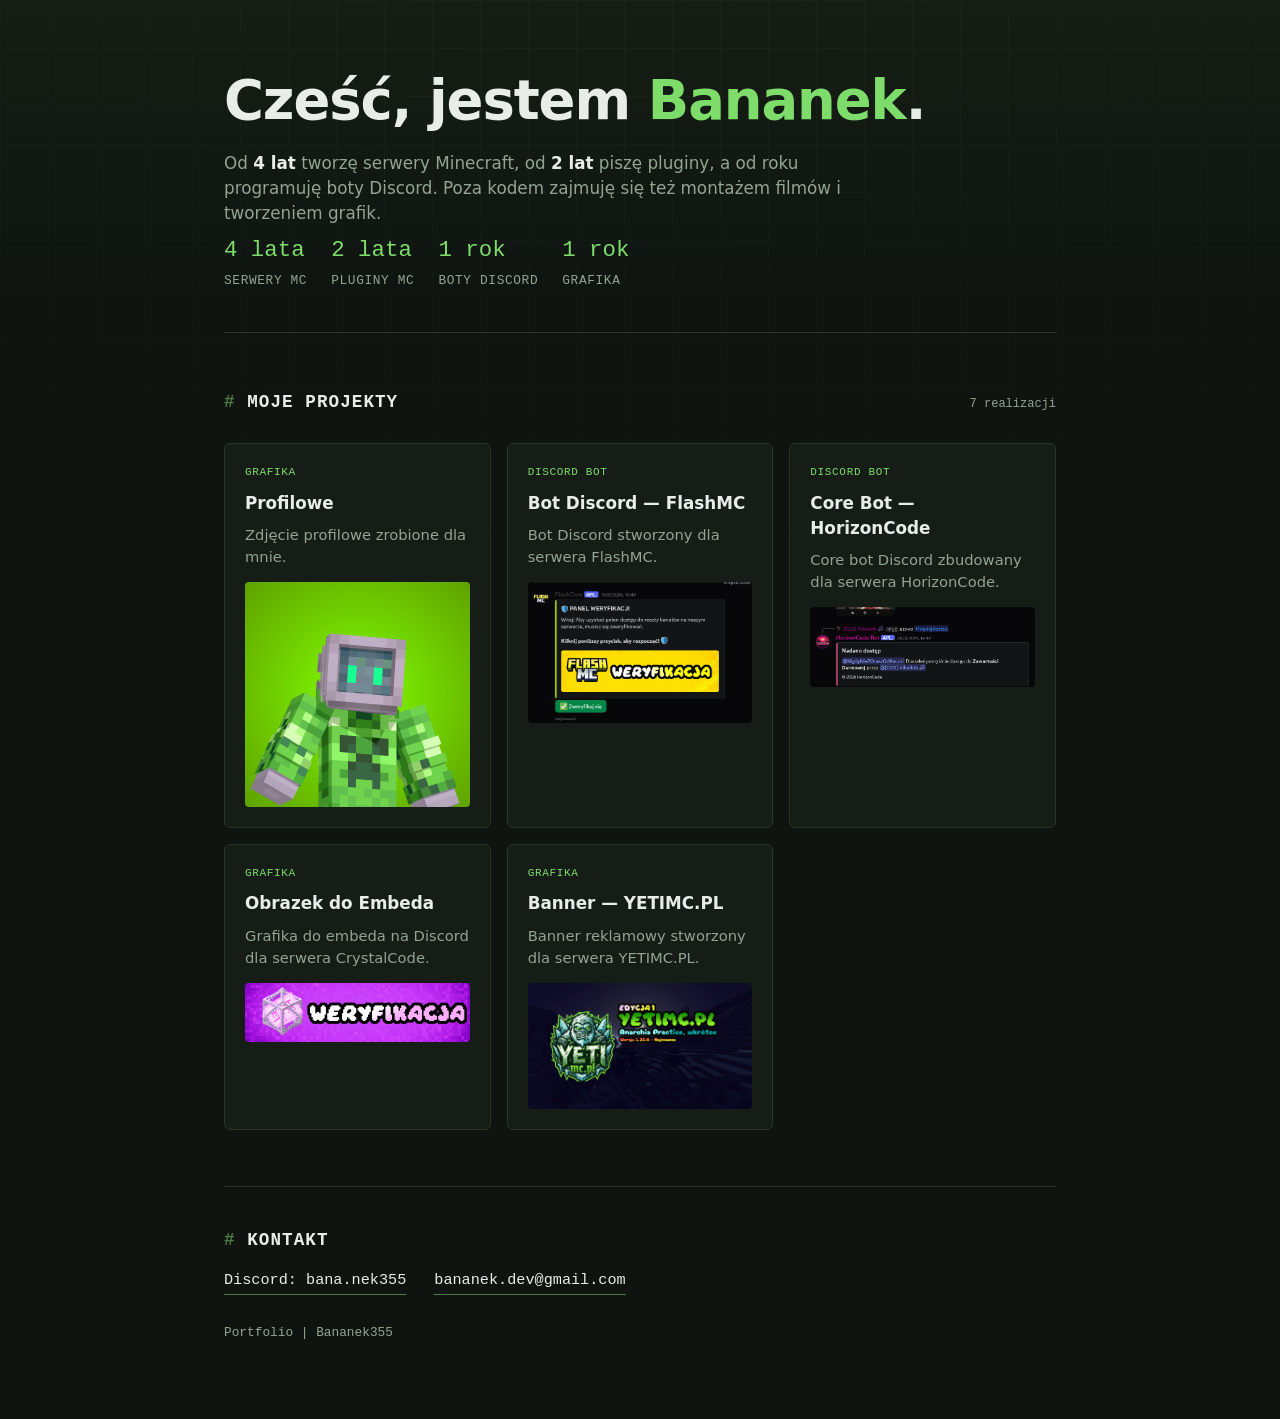
==== index.html @ 84913c2d "Add files via upload" ====
<!DOCTYPE html>
<html lang="pl">
<head>
<meta charset="UTF-8">
<meta name="viewport" content="width=device-width, initial-scale=1">
<title>Bananek355 — Portfolio</title>
<meta name="description" content="Bananek355 — pluginy Minecraft, boty Discord, grafiki i montaż.">
<style>
  :root{
    --bg:#0f1410;
    --bg-panel:#161d17;
    --line:#2a352b;
    --text:#e8ede8;
    --muted:#93a493;
    --accent:#7ddc6a;
    --accent-dim:#4f7a45;
    --mono: "JetBrains Mono", "Fira Code", ui-monospace, SFMono-Regular, Menlo, monospace;
    --sans: "Space Grotesk", system-ui, -apple-system, "Segoe UI", sans-serif;
  }
  *{box-sizing:border-box}
  html,body{margin:0;padding:0}
  body{
    background:
      linear-gradient(180deg, rgba(125,220,106,0.05), transparent 300px),
      var(--bg);
    color:var(--text);
    font-family:var(--sans);
    line-height:1.5;
    -webkit-font-smoothing:antialiased;
  }
  a{color:inherit}
  .wrap{max-width:880px;margin:0 auto;padding:0 24px;}

  /* subtle blocky texture, nod to minecraft grid without being kitschy */
  .grid-bg{
    position:fixed;inset:0;z-index:-1;opacity:0.5;
    background-image:
      linear-gradient(var(--line) 1px, transparent 1px),
      linear-gradient(90deg, var(--line) 1px, transparent 1px);
    background-size:48px 48px;
    mask-image: radial-gradient(ellipse 90% 60% at 50% 0%, black, transparent);
    opacity:0.35;
  }

  header{
    padding:72px 0 40px;
    border-bottom:1px solid var(--line);
  }
  .eyebrow{
    font-family:var(--mono);
    font-size:13px;
    color:var(--accent);
    letter-spacing:0.08em;
    text-transform:uppercase;
    display:inline-flex;
    align-items:center;
    gap:8px;
    margin-bottom:18px;
  }
  .eyebrow::before{
    content:"";
    width:8px;height:8px;
    background:var(--accent);
    display:inline-block;
    box-shadow:0 0 12px var(--accent);
  }
  h1{
    font-size:clamp(2.2rem, 6vw, 3.4rem);
    line-height:1.08;
    margin:0 0 20px;
    letter-spacing:-0.02em;
  }
  h1 .hi{color:var(--accent)}
  .lede{
    font-size:1.05rem;
    color:var(--muted);
    max-width:60ch;
    margin:0;
  }
  .lede b{color:var(--text);font-weight:600}

  section{padding:56px 0;}
  .section-head{
    display:flex;align-items:baseline;justify-content:space-between;
    margin-bottom:28px;
    flex-wrap:wrap;gap:8px;
  }
  h2{
    font-size:1.1rem;
    font-family:var(--mono);
    text-transform:uppercase;
    letter-spacing:0.06em;
    color:var(--text);
    margin:0;
  }
  h2 .num{color:var(--accent-dim)}
  .section-note{font-family:var(--mono);font-size:12px;color:var(--muted)}

  .projects{
    display:grid;
    grid-template-columns:repeat(auto-fill, minmax(240px,1fr));
    gap:16px;
  }
  .card{
    background:var(--bg-panel);
    border:1px solid var(--line);
    border-radius:6px;
    padding:20px;
    position:relative;
    overflow:hidden;
    transition:border-color .18s ease, transform .18s ease;
  }
  .card:hover{
    border-color:var(--accent-dim);
    transform:translateY(-2px);
  }
  .card::before{
    content:"";
    position:absolute;top:0;left:0;right:0;height:3px;
    background:linear-gradient(90deg, var(--accent), transparent);
    opacity:0;transition:opacity .18s ease;
  }
  .card:hover::before{opacity:1}
  .card .tag{
    font-family:var(--mono);
    font-size:11px;
    color:var(--accent);
    text-transform:uppercase;
    letter-spacing:.06em;
    margin-bottom:10px;
    display:block;
  }
  .card h3{
    margin:0 0 8px;
    font-size:1.05rem;
  }
  .card p{
    margin:0;
    color:var(--muted);
    font-size:.92rem;
  }
  .img-slot{
    margin-top:14px;
    height:120px;
    border:1px dashed var(--line);
    border-radius:4px;
    display:flex;align-items:center;justify-content:center;
    font-family:var(--mono);font-size:11px;color:var(--muted);
    background:repeating-linear-gradient(45deg, transparent, transparent 8px, rgba(255,255,255,.02) 8px, rgba(255,255,255,.02) 16px);
  }

  .about{
    display:grid;
    grid-template-columns:1fr;
    gap:16px;
  }
  .stat-row{
    display:flex;gap:24px;flex-wrap:wrap;
    padding-top:8px;
  }
  .stat{
    font-family:var(--mono);
  }
  .stat .n{color:var(--accent);font-size:1.4rem;display:block}
  .stat .l{color:var(--muted);font-size:.8rem;text-transform:uppercase;letter-spacing:.05em}

  footer{
    border-top:1px solid var(--line);
    padding:40px 0 64px;
  }
  .contact-row{
    display:flex;gap:28px;flex-wrap:wrap;
  }
  .contact-row a{
    font-family:var(--mono);
    font-size:.95rem;
    color:var(--text);
    text-decoration:none;
    border-bottom:1px solid var(--accent-dim);
    padding-bottom:2px;
    transition:color .15s ease, border-color .15s ease;
  }
  .contact-row a:hover{color:var(--accent);border-color:var(--accent)}
  .copyright{margin-top:28px;font-size:.8rem;color:var(--muted);font-family:var(--mono)}

  @media (max-width:600px){
    header{padding:52px 0 32px}
    section{padding:40px 0}
  }
</style>
</head>
<body>
<div class="grid-bg"></div>

<div class="wrap">
  <header>
    <h1>Cześć, jestem <span class="hi">Bananek</span>.</h1>
    <p class="lede">
      Od <b>4 lat</b> tworzę serwery Minecraft, od <b>2 lat</b> piszę pluginy,
      a od roku programuję boty Discord. Poza kodem zajmuję się też
      montażem filmów i tworzeniem grafik.
    </p>
    <div class="stat-row">
      <div class="stat"><span class="n">4 lata</span><span class="l">serwery MC</span></div>
      <div class="stat"><span class="n">2 lata</span><span class="l">pluginy MC</span></div>
      <div class="stat"><span class="n">1 rok</span><span class="l">boty Discord</span></div>
      <div class="stat"><span class="n">1 rok</span><span class="l">grafika</span></div>
    </div>
  </header>

  <section id="projekty">
    <div class="section-head">
      <h2><span class="num">#</span> Moje projekty</h2>
      <span class="section-note">7 realizacji</span>
    </div>
    <div class="projects">

      <div class="card">
        <span class="tag">Grafika</span>
        <h3>Profilowe</h3>
        <p>Zdjęcie profilowe zrobione dla mnie.</p>
        <img src="profilowe.png" alt="Profilowe" style="width:100%;border-radius:4px;margin-top:14px;display:block">
      </div>

      <div class="card">
        <span class="tag">Discord Bot</span>
        <h3>Bot Discord — FlashMC</h3>
        <p>Bot Discord stworzony dla serwera FlashMC.</p>
        <img src="flashmc-bot.png" alt="Bot Discord FlashMC" style="width:100%;border-radius:4px;margin-top:14px;display:block">
      </div>

      <div class="card">
        <span class="tag">Discord Bot</span>
        <h3>Core Bot — HorizonCode</h3>
        <p>Core bot Discord zbudowany dla serwera HorizonCode.</p>
        <img src="horizoncode-bot.png" alt="Core Bot HorizonCode" style="width:100%;border-radius:4px;margin-top:14px;display:block">
      </div>

      <div class="card">
        <span class="tag">Grafika</span>
        <h3>Obrazek do Embeda</h3>
        <p>Grafika do embeda na Discord dla serwera CrystalCode.</p>
        <img src="crystalcode-embed.png" alt="Obrazek do embeda CrystalCode" style="width:100%;border-radius:4px;margin-top:14px;display:block">
      </div>

      <div class="card">
        <span class="tag">Grafika</span>
        <h3>Banner — YETIMC.PL</h3>
        <p>Banner reklamowy stworzony dla serwera YETIMC.PL.</p>
        <img src="yetimc-banner.png" alt="Banner YETIMC.PL" style="width:100%;border-radius:4px;margin-top:14px;display:block">
      </div>

    </div>
  </section>

  <footer>
    <div class="section-head" style="margin-bottom:16px">
      <h2><span class="num">#</span> Kontakt</h2>
    </div>
    <div class="contact-row">
      <a href="https://discord.com/users/" target="_blank" rel="noopener">Discord: bana.nek355</a>
      <a href="mailto:bananek.dev@gmail.com">bananek.dev@gmail.com</a>
    </div>
    <p class="copyright">Portfolio | Bananek355</p>
  </footer>
</div>

</body>
</html>
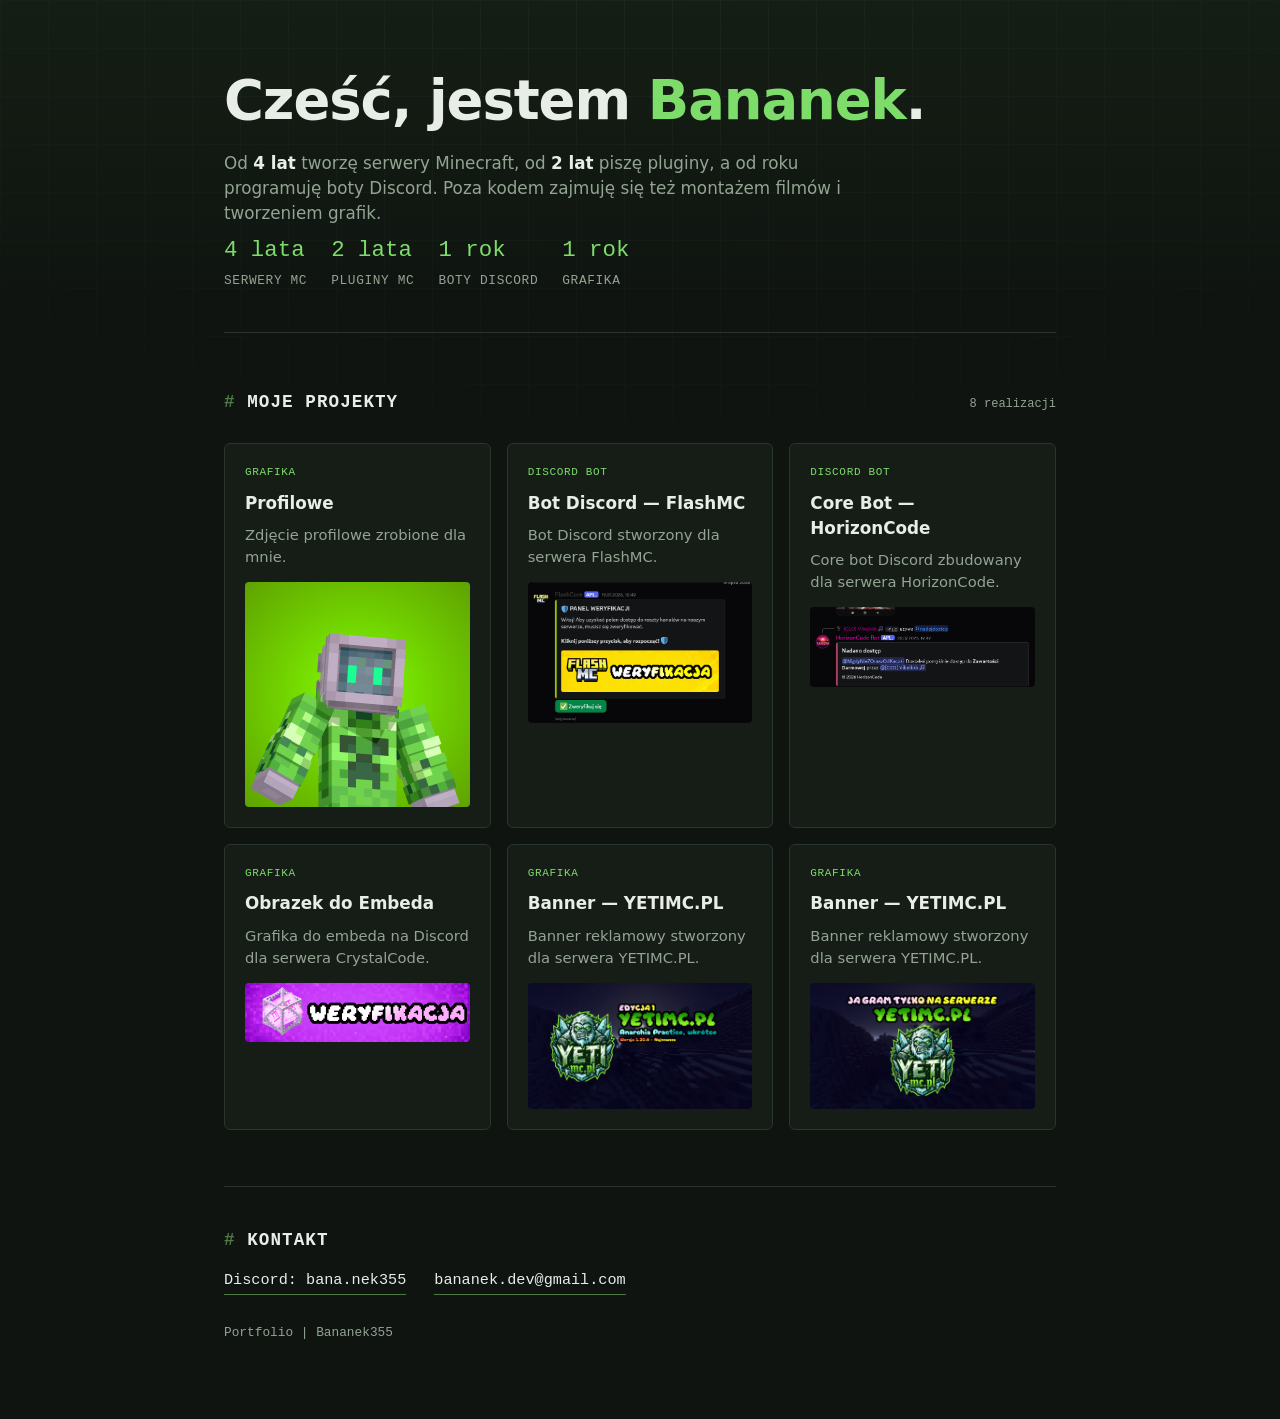
==== commit 9a8de564: "Update index.html" ====
--- a/index.html
+++ b/index.html
@@ -211,7 +211,7 @@
   <section id="projekty">
     <div class="section-head">
       <h2><span class="num">#</span> Moje projekty</h2>
-      <span class="section-note">7 realizacji</span>
+      <span class="section-note">8 realizacji</span>
     </div>
     <div class="projects">
 
@@ -249,6 +249,12 @@
         <p>Banner reklamowy stworzony dla serwera YETIMC.PL.</p>
         <img src="yetimc-banner.png" alt="Banner YETIMC.PL" style="width:100%;border-radius:4px;margin-top:14px;display:block">
       </div>
+	  <div class="card">
+        <span class="tag">Grafika</span>
+        <h3>Banner — YETIMC.PL</h3>
+        <p>Banner reklamowy stworzony dla serwera YETIMC.PL.</p>
+        <img src="yetimc-banner2.png" alt="Banner YETIMC.PL" style="width:100%;border-radius:4px;margin-top:14px;display:block">
+      </div>
 
     </div>
   </section>
@@ -266,4 +272,4 @@
 </div>
 
 </body>
-</html>+</html>
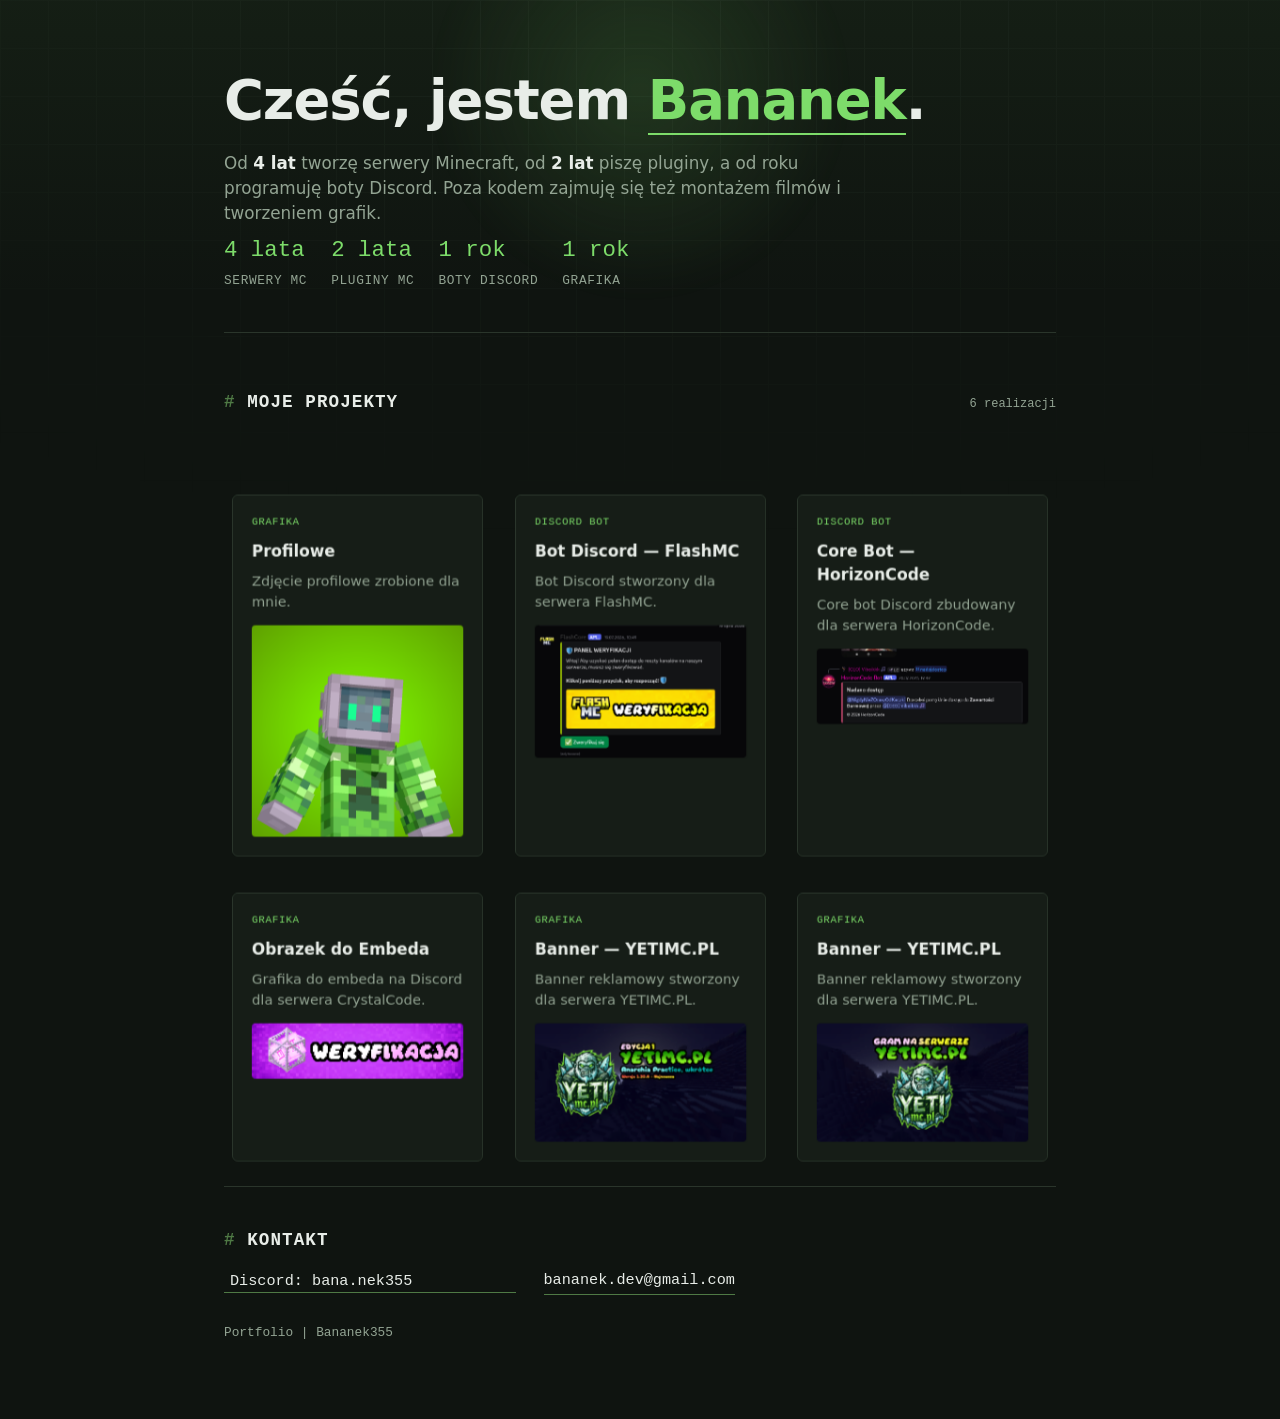
==== commit 7f80fb70: "Update index.html" ====
--- a/index.html
+++ b/index.html
@@ -18,6 +18,7 @@
     --sans: "Space Grotesk", system-ui, -apple-system, "Segoe UI", sans-serif;
   }
   *{box-sizing:border-box}
+  html{scroll-behavior:smooth}
   html,body{margin:0;padding:0}
   body{
     background:
@@ -108,11 +109,12 @@
     padding:20px;
     position:relative;
     overflow:hidden;
-    transition:border-color .18s ease, transform .18s ease;
+    transition:border-color .18s ease, transform .18s ease, box-shadow .18s ease;
   }
   .card:hover{
     border-color:var(--accent-dim);
     transform:translateY(-2px);
+    box-shadow:0 8px 24px rgba(0,0,0,.35);
   }
   .card::before{
     content:"";
@@ -170,8 +172,9 @@
   }
   .contact-row{
     display:flex;gap:28px;flex-wrap:wrap;
-  }
-  .contact-row a{
+    align-items:center;
+  }
+  .contact-row a, .contact-row .copy-item{
     font-family:var(--mono);
     font-size:.95rem;
     color:var(--text);
@@ -179,9 +182,135 @@
     border-bottom:1px solid var(--accent-dim);
     padding-bottom:2px;
     transition:color .15s ease, border-color .15s ease;
-  }
-  .contact-row a:hover{color:var(--accent);border-color:var(--accent)}
+    cursor:pointer;
+    background:none;
+    border-top:none;border-left:none;border-right:none;
+    display:inline-flex;align-items:center;gap:8px;
+  }
+  .contact-row a:hover, .contact-row .copy-item:hover{color:var(--accent);border-color:var(--accent)}
+  .copy-item .copied{
+    font-size:.75rem;color:var(--accent);opacity:0;transition:opacity .2s ease;
+  }
+  .copy-item.is-copied .copied{opacity:1}
   .copyright{margin-top:28px;font-size:.8rem;color:var(--muted);font-family:var(--mono)}
+
+  /* ---- ambient floating background animation ---- */
+  .ambient{
+    position:fixed;inset:0;z-index:-1;overflow:hidden;pointer-events:none;
+  }
+  .blob{
+    position:absolute;
+    width:420px;height:420px;
+    border-radius:50%;
+    background:radial-gradient(circle, rgba(125,220,106,.14), transparent 70%);
+    filter:blur(10px);
+    top:-120px;left:50%;
+    transform:translateX(-50%);
+    animation:blob-drift 14s ease-in-out infinite;
+  }
+  @keyframes blob-drift{
+    0%,100%{ transform:translate(-50%,0) scale(1); }
+    50%{ transform:translate(-46%,40px) scale(1.12); }
+  }
+
+  .block{
+    position:absolute;
+    bottom:-40px;
+    width:14px;height:14px;
+    background:var(--accent-dim);
+    opacity:.35;
+    box-shadow:0 0 10px rgba(125,220,106,.35);
+    animation:float-up linear infinite;
+  }
+  .block:nth-child(2){ width:10px;height:10px; background:var(--accent); }
+  .block:nth-child(3){ width:18px;height:18px; }
+  @keyframes float-up{
+    0%{ transform:translateY(0) rotate(0deg); opacity:0; }
+    10%{ opacity:.35; }
+    90%{ opacity:.2; }
+    100%{ transform:translateY(-110vh) rotate(90deg); opacity:0; }
+  }
+
+  .reveal{
+    opacity:0;
+    transform:translateY(32px) scale(.97);
+    filter:blur(6px);
+    transition:opacity .8s cubic-bezier(.16,1,.3,1),
+               transform .8s cubic-bezier(.16,1,.3,1),
+               filter .8s cubic-bezier(.16,1,.3,1);
+    will-change:opacity, transform, filter;
+  }
+  .reveal.is-visible{
+    opacity:1;
+    transform:translateY(0) scale(1);
+    filter:blur(0);
+  }
+  .projects .card.reveal{ transition-delay:var(--d,0ms); }
+
+  /* cards get a little extra flourish: pop + glow trace on entry */
+  .projects .card.reveal{
+    transform:translateY(40px) scale(.94);
+  }
+  .projects .card.reveal.is-visible{
+    animation:card-glow 1s ease-out var(--d,0ms);
+  }
+  @keyframes card-glow{
+    0%{ box-shadow:0 0 0 rgba(125,220,106,0); }
+    35%{ box-shadow:0 0 28px rgba(125,220,106,.25); }
+    100%{ box-shadow:0 0 0 rgba(125,220,106,0); }
+  }
+
+  /* stat numbers pop in, staggered */
+  .stat-row .stat{
+    opacity:0;
+    transform:translateY(14px);
+    transition:opacity .5s ease, transform .5s ease;
+  }
+  header.is-visible .stat-row .stat{
+    opacity:1;
+    transform:translateY(0);
+  }
+  header.is-visible .stat-row .stat:nth-child(1){transition-delay:.15s}
+  header.is-visible .stat-row .stat:nth-child(2){transition-delay:.25s}
+  header.is-visible .stat-row .stat:nth-child(3){transition-delay:.35s}
+  header.is-visible .stat-row .stat:nth-child(4){transition-delay:.45s}
+
+  /* underline draws in beneath name */
+  .hi{
+    position:relative;
+    display:inline-block;
+  }
+  .hi::after{
+    content:"";
+    position:absolute;
+    left:0;right:0;bottom:-4px;
+    height:2px;
+    background:var(--accent);
+    transform:scaleX(0);
+    transform-origin:left;
+    transition:transform 1s cubic-bezier(.16,1,.3,1) .4s;
+  }
+  header.is-visible .hi::after{ transform:scaleX(1); }
+
+  /* image thumbnails ease in with a soft zoom on card hover */
+  .card img{
+    transition:transform .5s ease;
+  }
+  .card:hover img{
+    transform:scale(1.03);
+  }
+
+  @media (prefers-reduced-motion: reduce){
+    html{scroll-behavior:auto}
+    .reveal, .card, .stat-row .stat, .hi::after{
+      transition:none !important;
+      animation:none !important;
+      opacity:1 !important;
+      transform:none !important;
+      filter:none !important;
+    }
+    .blob, .block{ animation:none !important; opacity:0 !important; }
+  }
 
   @media (max-width:600px){
     header{padding:52px 0 32px}
@@ -191,9 +320,12 @@
 </head>
 <body>
 <div class="grid-bg"></div>
+<div class="ambient" id="ambient">
+  <div class="blob"></div>
+</div>
 
 <div class="wrap">
-  <header>
+  <header class="reveal">
     <h1>Cześć, jestem <span class="hi">Bananek</span>.</h1>
     <p class="lede">
       Od <b>4 lat</b> tworzę serwery Minecraft, od <b>2 lat</b> piszę pluginy,
@@ -209,47 +341,47 @@
   </header>
 
   <section id="projekty">
-    <div class="section-head">
+    <div class="section-head reveal">
       <h2><span class="num">#</span> Moje projekty</h2>
-      <span class="section-note">8 realizacji</span>
+      <span class="section-note">6 realizacji</span>
     </div>
     <div class="projects">
 
-      <div class="card">
+      <div class="card reveal">
         <span class="tag">Grafika</span>
         <h3>Profilowe</h3>
         <p>Zdjęcie profilowe zrobione dla mnie.</p>
         <img src="profilowe.png" alt="Profilowe" style="width:100%;border-radius:4px;margin-top:14px;display:block">
       </div>
 
-      <div class="card">
+      <div class="card reveal">
         <span class="tag">Discord Bot</span>
         <h3>Bot Discord — FlashMC</h3>
         <p>Bot Discord stworzony dla serwera FlashMC.</p>
         <img src="flashmc-bot.png" alt="Bot Discord FlashMC" style="width:100%;border-radius:4px;margin-top:14px;display:block">
       </div>
 
-      <div class="card">
+      <div class="card reveal">
         <span class="tag">Discord Bot</span>
         <h3>Core Bot — HorizonCode</h3>
         <p>Core bot Discord zbudowany dla serwera HorizonCode.</p>
         <img src="horizoncode-bot.png" alt="Core Bot HorizonCode" style="width:100%;border-radius:4px;margin-top:14px;display:block">
       </div>
 
-      <div class="card">
+      <div class="card reveal">
         <span class="tag">Grafika</span>
         <h3>Obrazek do Embeda</h3>
         <p>Grafika do embeda na Discord dla serwera CrystalCode.</p>
         <img src="crystalcode-embed.png" alt="Obrazek do embeda CrystalCode" style="width:100%;border-radius:4px;margin-top:14px;display:block">
       </div>
 
-      <div class="card">
+      <div class="card reveal">
         <span class="tag">Grafika</span>
         <h3>Banner — YETIMC.PL</h3>
         <p>Banner reklamowy stworzony dla serwera YETIMC.PL.</p>
         <img src="yetimc-banner.png" alt="Banner YETIMC.PL" style="width:100%;border-radius:4px;margin-top:14px;display:block">
       </div>
-	  <div class="card">
+      <div class="card reveal">
         <span class="tag">Grafika</span>
         <h3>Banner — YETIMC.PL</h3>
         <p>Banner reklamowy stworzony dla serwera YETIMC.PL.</p>
@@ -260,16 +392,91 @@
   </section>
 
   <footer>
-    <div class="section-head" style="margin-bottom:16px">
+    <div class="section-head reveal" style="margin-bottom:16px">
       <h2><span class="num">#</span> Kontakt</h2>
     </div>
-    <div class="contact-row">
-      <a href="https://discord.com/users/" target="_blank" rel="noopener">Discord: bana.nek355</a>
+    <div class="contact-row reveal">
+      <button type="button" class="copy-item" data-copy="bana.nek355">
+        Discord: bana.nek355 <span class="copied">skopiowano ✓</span>
+      </button>
       <a href="mailto:bananek.dev@gmail.com">bananek.dev@gmail.com</a>
     </div>
     <p class="copyright">Portfolio | Bananek355</p>
   </footer>
 </div>
 
+<script>
+  // scroll-triggered reveal animations
+  const revealEls = document.querySelectorAll('.reveal');
+  revealEls.forEach((el, i) => {
+    if (el.closest('.card')) {
+      el.style.setProperty('--d', (i % 6) * 70 + 'ms');
+    }
+  });
+
+  // ambient floating blocks (minecraft-nod), generated with slight randomness
+  const ambient = document.getElementById('ambient');
+  const BLOCK_COUNT = 14;
+  for (let i = 0; i < BLOCK_COUNT; i++) {
+    const b = document.createElement('div');
+    b.className = 'block';
+    const left = Math.random() * 100;
+    const duration = 10 + Math.random() * 10;
+    const delay = Math.random() * -20;
+    const size = 8 + Math.random() * 14;
+    b.style.left = left + 'vw';
+    b.style.width = size + 'px';
+    b.style.height = size + 'px';
+    b.style.animationDuration = duration + 's';
+    b.style.animationDelay = delay + 's';
+    ambient.appendChild(b);
+  }
+
+  // subtle parallax on the background grid while scrolling
+  const gridBg = document.querySelector('.grid-bg');
+  let ticking = false;
+  window.addEventListener('scroll', () => {
+    if (!ticking) {
+      requestAnimationFrame(() => {
+        gridBg.style.transform = `translateY(${window.scrollY * 0.06}px)`;
+        ticking = false;
+      });
+      ticking = true;
+    }
+  }, { passive: true });
+
+  const io = new IntersectionObserver((entries) => {
+    entries.forEach(entry => {
+      if (entry.isIntersecting) {
+        entry.target.classList.add('is-visible');
+        io.unobserve(entry.target);
+      }
+    });
+  }, { threshold: 0.15, rootMargin: '0px 0px -40px 0px' });
+
+  revealEls.forEach(el => io.observe(el));
+
+  // copy discord username to clipboard instead of a broken discord.com/users/ link
+  const copyBtn = document.querySelector('.copy-item[data-copy]');
+  if (copyBtn) {
+    copyBtn.addEventListener('click', async () => {
+      const value = copyBtn.getAttribute('data-copy');
+      try {
+        await navigator.clipboard.writeText(value);
+      } catch (e) {
+        // fallback for older browsers
+        const ta = document.createElement('textarea');
+        ta.value = value;
+        document.body.appendChild(ta);
+        ta.select();
+        document.execCommand('copy');
+        document.body.removeChild(ta);
+      }
+      copyBtn.classList.add('is-copied');
+      setTimeout(() => copyBtn.classList.remove('is-copied'), 1500);
+    });
+  }
+</script>
+
 </body>
 </html>
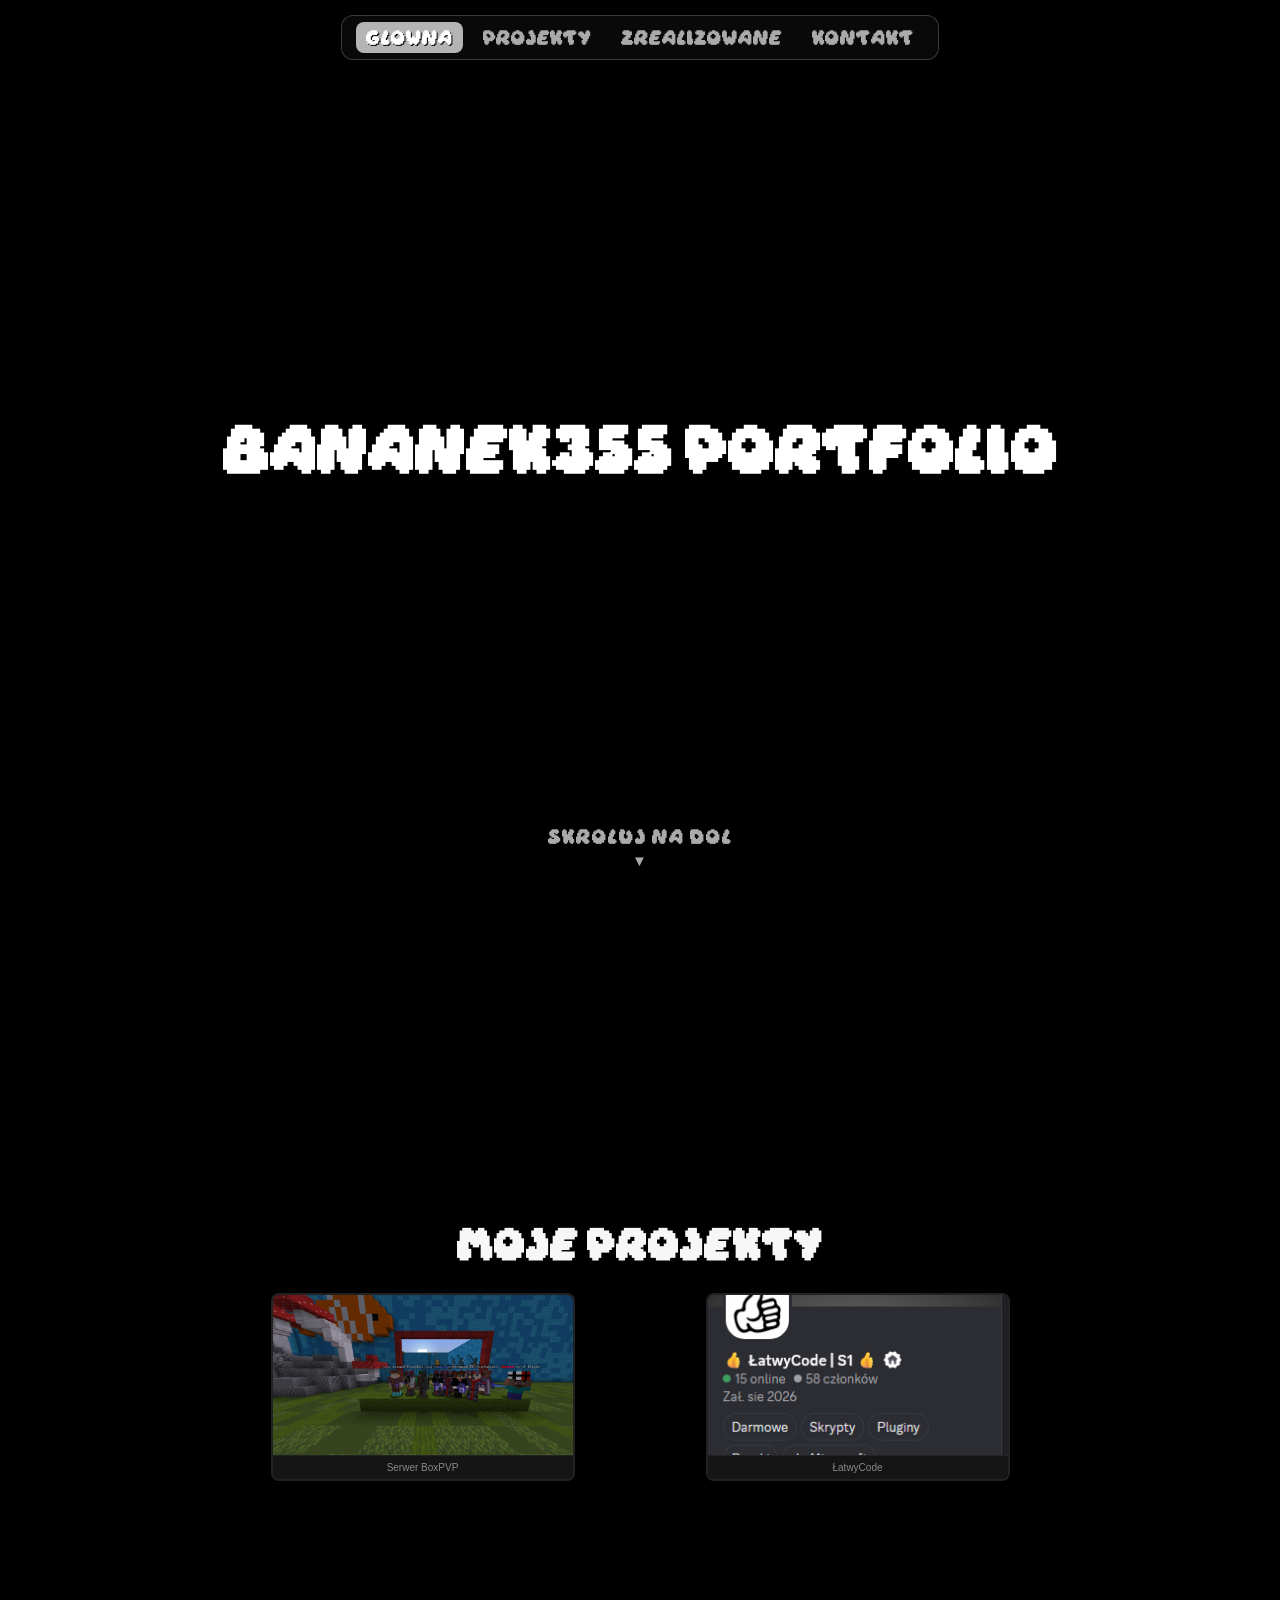
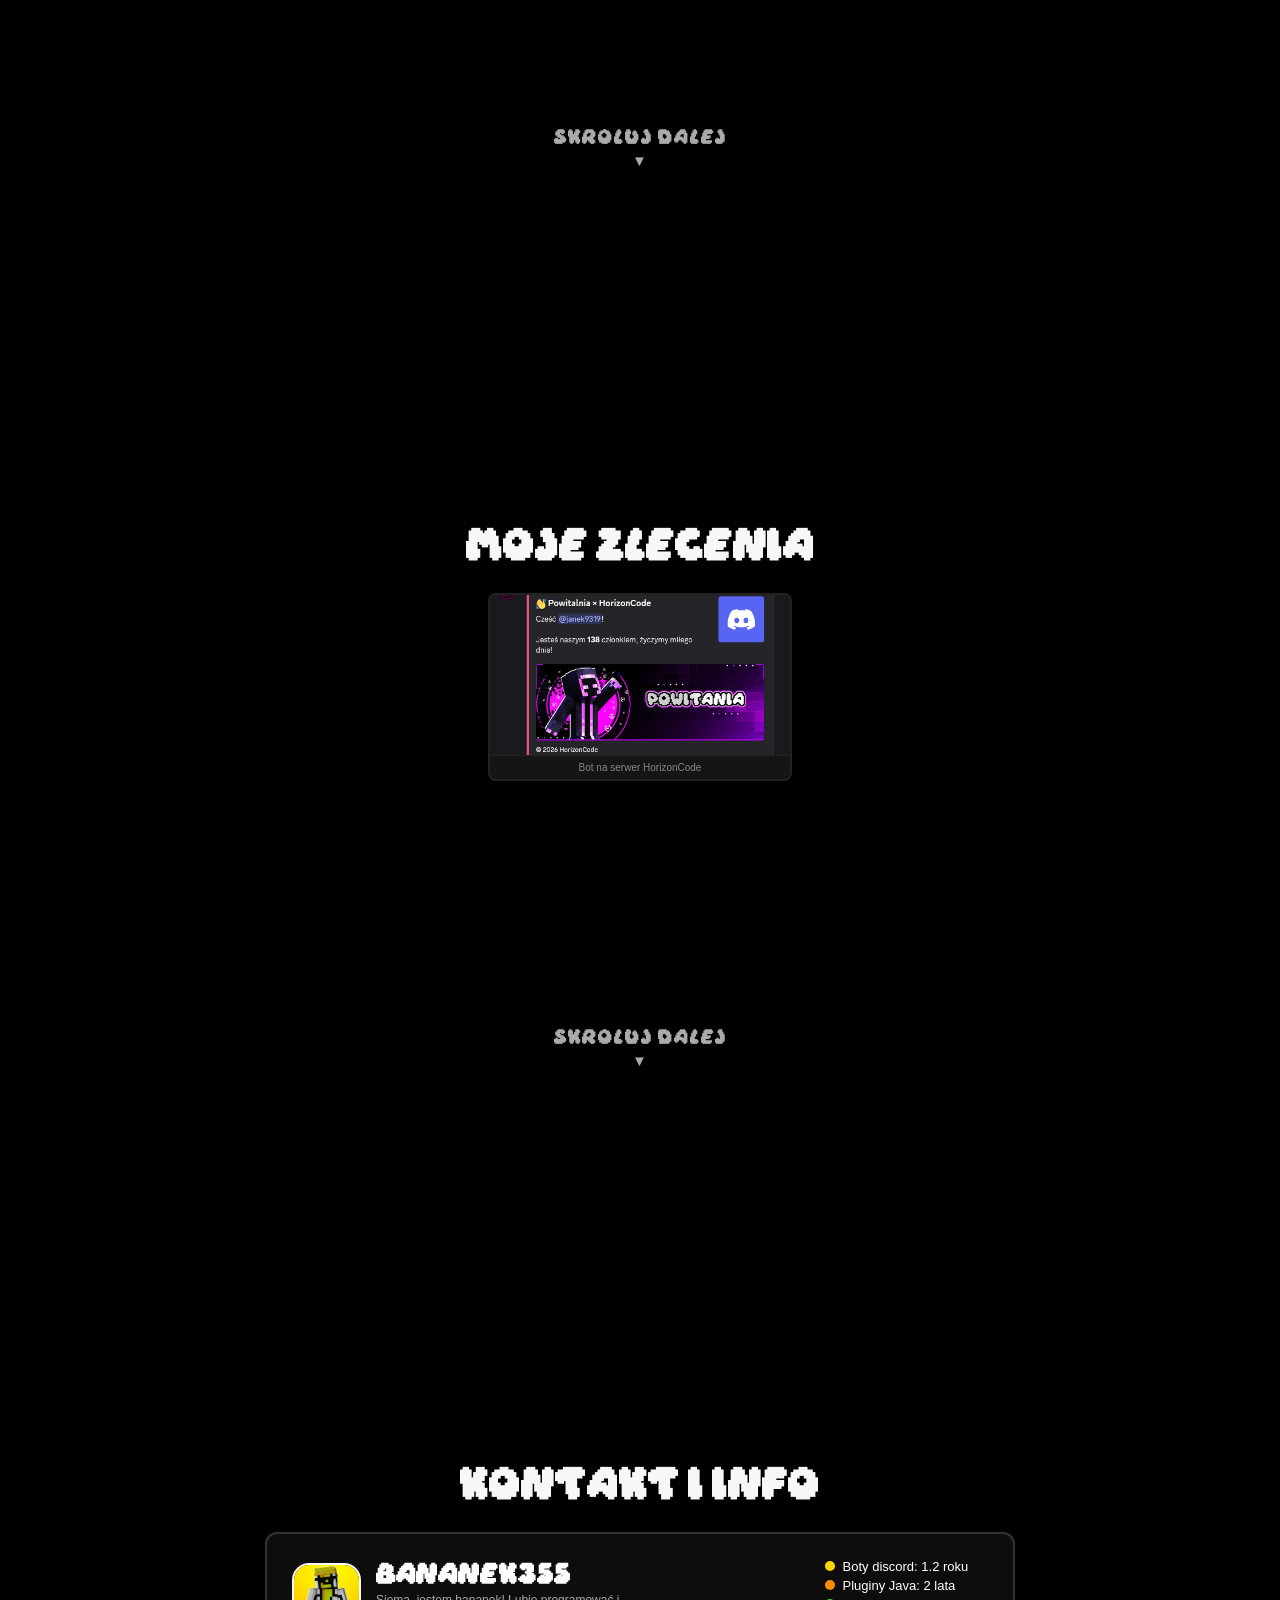
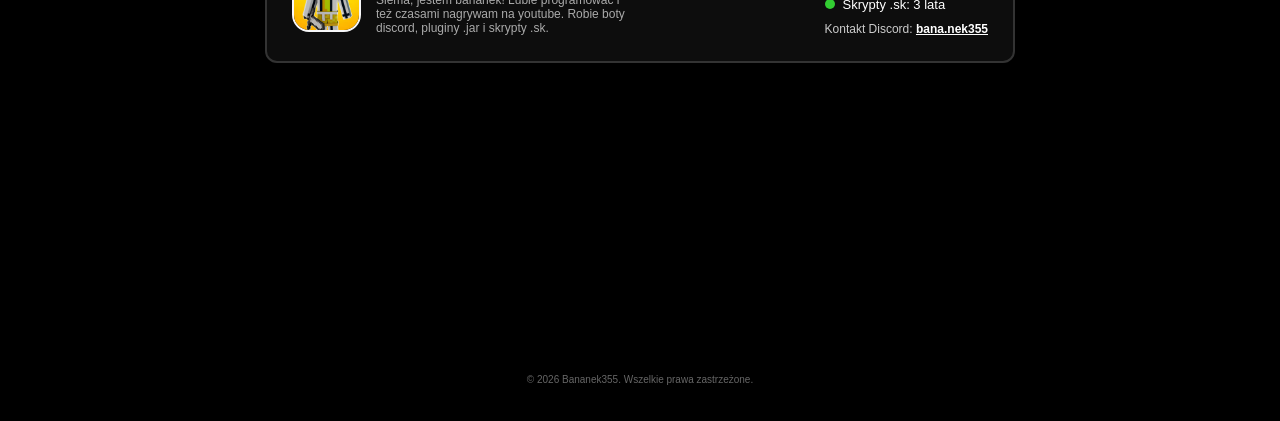
==== commit 446e397d: "Add files via upload" ====
--- a/index.html
+++ b/index.html
@@ -1,482 +1,156 @@
-<!DOCTYPE html>
-<html lang="pl">
-<head>
-<meta charset="UTF-8">
-<meta name="viewport" content="width=device-width, initial-scale=1">
-<title>Bananek355 — Portfolio</title>
-<meta name="description" content="Bananek355 — pluginy Minecraft, boty Discord, grafiki i montaż.">
-<style>
-  :root{
-    --bg:#0f1410;
-    --bg-panel:#161d17;
-    --line:#2a352b;
-    --text:#e8ede8;
-    --muted:#93a493;
-    --accent:#7ddc6a;
-    --accent-dim:#4f7a45;
-    --mono: "JetBrains Mono", "Fira Code", ui-monospace, SFMono-Regular, Menlo, monospace;
-    --sans: "Space Grotesk", system-ui, -apple-system, "Segoe UI", sans-serif;
-  }
-  *{box-sizing:border-box}
-  html{scroll-behavior:smooth}
-  html,body{margin:0;padding:0}
-  body{
-    background:
-      linear-gradient(180deg, rgba(125,220,106,0.05), transparent 300px),
-      var(--bg);
-    color:var(--text);
-    font-family:var(--sans);
-    line-height:1.5;
-    -webkit-font-smoothing:antialiased;
-  }
-  a{color:inherit}
-  .wrap{max-width:880px;margin:0 auto;padding:0 24px;}
-
-  /* subtle blocky texture, nod to minecraft grid without being kitschy */
-  .grid-bg{
-    position:fixed;inset:0;z-index:-1;opacity:0.5;
-    background-image:
-      linear-gradient(var(--line) 1px, transparent 1px),
-      linear-gradient(90deg, var(--line) 1px, transparent 1px);
-    background-size:48px 48px;
-    mask-image: radial-gradient(ellipse 90% 60% at 50% 0%, black, transparent);
-    opacity:0.35;
-  }
-
-  header{
-    padding:72px 0 40px;
-    border-bottom:1px solid var(--line);
-  }
-  .eyebrow{
-    font-family:var(--mono);
-    font-size:13px;
-    color:var(--accent);
-    letter-spacing:0.08em;
-    text-transform:uppercase;
-    display:inline-flex;
-    align-items:center;
-    gap:8px;
-    margin-bottom:18px;
-  }
-  .eyebrow::before{
-    content:"";
-    width:8px;height:8px;
-    background:var(--accent);
-    display:inline-block;
-    box-shadow:0 0 12px var(--accent);
-  }
-  h1{
-    font-size:clamp(2.2rem, 6vw, 3.4rem);
-    line-height:1.08;
-    margin:0 0 20px;
-    letter-spacing:-0.02em;
-  }
-  h1 .hi{color:var(--accent)}
-  .lede{
-    font-size:1.05rem;
-    color:var(--muted);
-    max-width:60ch;
-    margin:0;
-  }
-  .lede b{color:var(--text);font-weight:600}
-
-  section{padding:56px 0;}
-  .section-head{
-    display:flex;align-items:baseline;justify-content:space-between;
-    margin-bottom:28px;
-    flex-wrap:wrap;gap:8px;
-  }
-  h2{
-    font-size:1.1rem;
-    font-family:var(--mono);
-    text-transform:uppercase;
-    letter-spacing:0.06em;
-    color:var(--text);
-    margin:0;
-  }
-  h2 .num{color:var(--accent-dim)}
-  .section-note{font-family:var(--mono);font-size:12px;color:var(--muted)}
-
-  .projects{
-    display:grid;
-    grid-template-columns:repeat(auto-fill, minmax(240px,1fr));
-    gap:16px;
-  }
-  .card{
-    background:var(--bg-panel);
-    border:1px solid var(--line);
-    border-radius:6px;
-    padding:20px;
-    position:relative;
-    overflow:hidden;
-    transition:border-color .18s ease, transform .18s ease, box-shadow .18s ease;
-  }
-  .card:hover{
-    border-color:var(--accent-dim);
-    transform:translateY(-2px);
-    box-shadow:0 8px 24px rgba(0,0,0,.35);
-  }
-  .card::before{
-    content:"";
-    position:absolute;top:0;left:0;right:0;height:3px;
-    background:linear-gradient(90deg, var(--accent), transparent);
-    opacity:0;transition:opacity .18s ease;
-  }
-  .card:hover::before{opacity:1}
-  .card .tag{
-    font-family:var(--mono);
-    font-size:11px;
-    color:var(--accent);
-    text-transform:uppercase;
-    letter-spacing:.06em;
-    margin-bottom:10px;
-    display:block;
-  }
-  .card h3{
-    margin:0 0 8px;
-    font-size:1.05rem;
-  }
-  .card p{
-    margin:0;
-    color:var(--muted);
-    font-size:.92rem;
-  }
-  .img-slot{
-    margin-top:14px;
-    height:120px;
-    border:1px dashed var(--line);
-    border-radius:4px;
-    display:flex;align-items:center;justify-content:center;
-    font-family:var(--mono);font-size:11px;color:var(--muted);
-    background:repeating-linear-gradient(45deg, transparent, transparent 8px, rgba(255,255,255,.02) 8px, rgba(255,255,255,.02) 16px);
-  }
-
-  .about{
-    display:grid;
-    grid-template-columns:1fr;
-    gap:16px;
-  }
-  .stat-row{
-    display:flex;gap:24px;flex-wrap:wrap;
-    padding-top:8px;
-  }
-  .stat{
-    font-family:var(--mono);
-  }
-  .stat .n{color:var(--accent);font-size:1.4rem;display:block}
-  .stat .l{color:var(--muted);font-size:.8rem;text-transform:uppercase;letter-spacing:.05em}
-
-  footer{
-    border-top:1px solid var(--line);
-    padding:40px 0 64px;
-  }
-  .contact-row{
-    display:flex;gap:28px;flex-wrap:wrap;
-    align-items:center;
-  }
-  .contact-row a, .contact-row .copy-item{
-    font-family:var(--mono);
-    font-size:.95rem;
-    color:var(--text);
-    text-decoration:none;
-    border-bottom:1px solid var(--accent-dim);
-    padding-bottom:2px;
-    transition:color .15s ease, border-color .15s ease;
-    cursor:pointer;
-    background:none;
-    border-top:none;border-left:none;border-right:none;
-    display:inline-flex;align-items:center;gap:8px;
-  }
-  .contact-row a:hover, .contact-row .copy-item:hover{color:var(--accent);border-color:var(--accent)}
-  .copy-item .copied{
-    font-size:.75rem;color:var(--accent);opacity:0;transition:opacity .2s ease;
-  }
-  .copy-item.is-copied .copied{opacity:1}
-  .copyright{margin-top:28px;font-size:.8rem;color:var(--muted);font-family:var(--mono)}
-
-  /* ---- ambient floating background animation ---- */
-  .ambient{
-    position:fixed;inset:0;z-index:-1;overflow:hidden;pointer-events:none;
-  }
-  .blob{
-    position:absolute;
-    width:420px;height:420px;
-    border-radius:50%;
-    background:radial-gradient(circle, rgba(125,220,106,.14), transparent 70%);
-    filter:blur(10px);
-    top:-120px;left:50%;
-    transform:translateX(-50%);
-    animation:blob-drift 14s ease-in-out infinite;
-  }
-  @keyframes blob-drift{
-    0%,100%{ transform:translate(-50%,0) scale(1); }
-    50%{ transform:translate(-46%,40px) scale(1.12); }
-  }
-
-  .block{
-    position:absolute;
-    bottom:-40px;
-    width:14px;height:14px;
-    background:var(--accent-dim);
-    opacity:.35;
-    box-shadow:0 0 10px rgba(125,220,106,.35);
-    animation:float-up linear infinite;
-  }
-  .block:nth-child(2){ width:10px;height:10px; background:var(--accent); }
-  .block:nth-child(3){ width:18px;height:18px; }
-  @keyframes float-up{
-    0%{ transform:translateY(0) rotate(0deg); opacity:0; }
-    10%{ opacity:.35; }
-    90%{ opacity:.2; }
-    100%{ transform:translateY(-110vh) rotate(90deg); opacity:0; }
-  }
-
-  .reveal{
-    opacity:0;
-    transform:translateY(32px) scale(.97);
-    filter:blur(6px);
-    transition:opacity .8s cubic-bezier(.16,1,.3,1),
-               transform .8s cubic-bezier(.16,1,.3,1),
-               filter .8s cubic-bezier(.16,1,.3,1);
-    will-change:opacity, transform, filter;
-  }
-  .reveal.is-visible{
-    opacity:1;
-    transform:translateY(0) scale(1);
-    filter:blur(0);
-  }
-  .projects .card.reveal{ transition-delay:var(--d,0ms); }
-
-  /* cards get a little extra flourish: pop + glow trace on entry */
-  .projects .card.reveal{
-    transform:translateY(40px) scale(.94);
-  }
-  .projects .card.reveal.is-visible{
-    animation:card-glow 1s ease-out var(--d,0ms);
-  }
-  @keyframes card-glow{
-    0%{ box-shadow:0 0 0 rgba(125,220,106,0); }
-    35%{ box-shadow:0 0 28px rgba(125,220,106,.25); }
-    100%{ box-shadow:0 0 0 rgba(125,220,106,0); }
-  }
-
-  /* stat numbers pop in, staggered */
-  .stat-row .stat{
-    opacity:0;
-    transform:translateY(14px);
-    transition:opacity .5s ease, transform .5s ease;
-  }
-  header.is-visible .stat-row .stat{
-    opacity:1;
-    transform:translateY(0);
-  }
-  header.is-visible .stat-row .stat:nth-child(1){transition-delay:.15s}
-  header.is-visible .stat-row .stat:nth-child(2){transition-delay:.25s}
-  header.is-visible .stat-row .stat:nth-child(3){transition-delay:.35s}
-  header.is-visible .stat-row .stat:nth-child(4){transition-delay:.45s}
-
-  /* underline draws in beneath name */
-  .hi{
-    position:relative;
-    display:inline-block;
-  }
-  .hi::after{
-    content:"";
-    position:absolute;
-    left:0;right:0;bottom:-4px;
-    height:2px;
-    background:var(--accent);
-    transform:scaleX(0);
-    transform-origin:left;
-    transition:transform 1s cubic-bezier(.16,1,.3,1) .4s;
-  }
-  header.is-visible .hi::after{ transform:scaleX(1); }
-
-  /* image thumbnails ease in with a soft zoom on card hover */
-  .card img{
-    transition:transform .5s ease;
-  }
-  .card:hover img{
-    transform:scale(1.03);
-  }
-
-  @media (prefers-reduced-motion: reduce){
-    html{scroll-behavior:auto}
-    .reveal, .card, .stat-row .stat, .hi::after{
-      transition:none !important;
-      animation:none !important;
-      opacity:1 !important;
-      transform:none !important;
-      filter:none !important;
-    }
-    .blob, .block{ animation:none !important; opacity:0 !important; }
-  }
-
-  @media (max-width:600px){
-    header{padding:52px 0 32px}
-    section{padding:40px 0}
-  }
-</style>
-</head>
-<body>
-<div class="grid-bg"></div>
-<div class="ambient" id="ambient">
-  <div class="blob"></div>
-</div>
-
-<div class="wrap">
-  <header class="reveal">
-    <h1>Cześć, jestem <span class="hi">Bananek</span>.</h1>
-    <p class="lede">
-      Od <b>4 lat</b> tworzę serwery Minecraft, od <b>2 lat</b> piszę pluginy,
-      a od roku programuję boty Discord. Poza kodem zajmuję się też
-      montażem filmów i tworzeniem grafik.
-    </p>
-    <div class="stat-row">
-      <div class="stat"><span class="n">4 lata</span><span class="l">serwery MC</span></div>
-      <div class="stat"><span class="n">2 lata</span><span class="l">pluginy MC</span></div>
-      <div class="stat"><span class="n">1 rok</span><span class="l">boty Discord</span></div>
-      <div class="stat"><span class="n">1 rok</span><span class="l">grafika</span></div>
-    </div>
-  </header>
-
-  <section id="projekty">
-    <div class="section-head reveal">
-      <h2><span class="num">#</span> Moje projekty</h2>
-      <span class="section-note">6 realizacji</span>
-    </div>
-    <div class="projects">
-
-      <div class="card reveal">
-        <span class="tag">Grafika</span>
-        <h3>Profilowe</h3>
-        <p>Zdjęcie profilowe zrobione dla mnie.</p>
-        <img src="profilowe.png" alt="Profilowe" style="width:100%;border-radius:4px;margin-top:14px;display:block">
-      </div>
-
-      <div class="card reveal">
-        <span class="tag">Discord Bot</span>
-        <h3>Bot Discord — FlashMC</h3>
-        <p>Bot Discord stworzony dla serwera FlashMC.</p>
-        <img src="flashmc-bot.png" alt="Bot Discord FlashMC" style="width:100%;border-radius:4px;margin-top:14px;display:block">
-      </div>
-
-      <div class="card reveal">
-        <span class="tag">Discord Bot</span>
-        <h3>Core Bot — HorizonCode</h3>
-        <p>Core bot Discord zbudowany dla serwera HorizonCode.</p>
-        <img src="horizoncode-bot.png" alt="Core Bot HorizonCode" style="width:100%;border-radius:4px;margin-top:14px;display:block">
-      </div>
-
-      <div class="card reveal">
-        <span class="tag">Grafika</span>
-        <h3>Obrazek do Embeda</h3>
-        <p>Grafika do embeda na Discord dla serwera CrystalCode.</p>
-        <img src="crystalcode-embed.png" alt="Obrazek do embeda CrystalCode" style="width:100%;border-radius:4px;margin-top:14px;display:block">
-      </div>
-
-      <div class="card reveal">
-        <span class="tag">Grafika</span>
-        <h3>Banner — YETIMC.PL</h3>
-        <p>Banner reklamowy stworzony dla serwera YETIMC.PL.</p>
-        <img src="yetimc-banner.png" alt="Banner YETIMC.PL" style="width:100%;border-radius:4px;margin-top:14px;display:block">
-      </div>
-      <div class="card reveal">
-        <span class="tag">Grafika</span>
-        <h3>Banner — YETIMC.PL</h3>
-        <p>Banner reklamowy stworzony dla serwera YETIMC.PL.</p>
-        <img src="yetimc-banner2.png" alt="Banner YETIMC.PL" style="width:100%;border-radius:4px;margin-top:14px;display:block">
-      </div>
-
-    </div>
-  </section>
-
-  <footer>
-    <div class="section-head reveal" style="margin-bottom:16px">
-      <h2><span class="num">#</span> Kontakt</h2>
-    </div>
-    <div class="contact-row reveal">
-      <button type="button" class="copy-item" data-copy="bana.nek355">
-        Discord: bana.nek355 <span class="copied">skopiowano ✓</span>
-      </button>
-      <a href="mailto:bananek.dev@gmail.com">bananek.dev@gmail.com</a>
-    </div>
-    <p class="copyright">Portfolio | Bananek355</p>
-  </footer>
-</div>
-
-<script>
-  // scroll-triggered reveal animations
-  const revealEls = document.querySelectorAll('.reveal');
-  revealEls.forEach((el, i) => {
-    if (el.closest('.card')) {
-      el.style.setProperty('--d', (i % 6) * 70 + 'ms');
-    }
-  });
-
-  // ambient floating blocks (minecraft-nod), generated with slight randomness
-  const ambient = document.getElementById('ambient');
-  const BLOCK_COUNT = 14;
-  for (let i = 0; i < BLOCK_COUNT; i++) {
-    const b = document.createElement('div');
-    b.className = 'block';
-    const left = Math.random() * 100;
-    const duration = 10 + Math.random() * 10;
-    const delay = Math.random() * -20;
-    const size = 8 + Math.random() * 14;
-    b.style.left = left + 'vw';
-    b.style.width = size + 'px';
-    b.style.height = size + 'px';
-    b.style.animationDuration = duration + 's';
-    b.style.animationDelay = delay + 's';
-    ambient.appendChild(b);
-  }
-
-  // subtle parallax on the background grid while scrolling
-  const gridBg = document.querySelector('.grid-bg');
-  let ticking = false;
-  window.addEventListener('scroll', () => {
-    if (!ticking) {
-      requestAnimationFrame(() => {
-        gridBg.style.transform = `translateY(${window.scrollY * 0.06}px)`;
-        ticking = false;
-      });
-      ticking = true;
-    }
-  }, { passive: true });
-
-  const io = new IntersectionObserver((entries) => {
-    entries.forEach(entry => {
-      if (entry.isIntersecting) {
-        entry.target.classList.add('is-visible');
-        io.unobserve(entry.target);
-      }
-    });
-  }, { threshold: 0.15, rootMargin: '0px 0px -40px 0px' });
-
-  revealEls.forEach(el => io.observe(el));
-
-  // copy discord username to clipboard instead of a broken discord.com/users/ link
-  const copyBtn = document.querySelector('.copy-item[data-copy]');
-  if (copyBtn) {
-    copyBtn.addEventListener('click', async () => {
-      const value = copyBtn.getAttribute('data-copy');
-      try {
-        await navigator.clipboard.writeText(value);
-      } catch (e) {
-        // fallback for older browsers
-        const ta = document.createElement('textarea');
-        ta.value = value;
-        document.body.appendChild(ta);
-        ta.select();
-        document.execCommand('copy');
-        document.body.removeChild(ta);
-      }
-      copyBtn.classList.add('is-copied');
-      setTimeout(() => copyBtn.classList.remove('is-copied'), 1500);
-    });
-  }
-</script>
-
-</body>
-</html>
+<!DOCTYPE html>
+<html lang="pl">
+  <head>
+    <meta charset="UTF-8">
+    <title>Bananek355 Portfolio</title>
+    <link rel="stylesheet" href="styles.css" />
+  </head>
+  <body>
+    
+    <nav class="navbar">
+      <a href="#hero" class="nav-btn active" data-target="0">Glowna</a>
+      <a href="#projects" class="nav-btn" data-target="1">Projekty</a>
+      <a href="#orders" class="nav-btn" data-target="2">Zrealizowane</a>
+      <a href="#contact" class="nav-btn" data-target="3">Kontakt</a>
+    </nav>
+
+    <section class="screen hero-screen active" id="hero" data-screen="0">
+      <div class="divmain">
+        <h1 class="title">Bananek355 Portfolio</h1>
+      </div>
+      <div class="scroll-down-indicator">
+        <span>skroluj na dol</span>
+        <div class="arrow">▼</div>
+      </div>
+    </section>
+
+    <section class="screen projects-screen" id="projects" data-screen="1">
+      <div class="screen-content">
+        <h2 class="section-title">Moje projekty</h2>
+        
+        <div class="gallery-grid">
+          <div class="project-card">
+            <div class="image-container">
+              <img src="boxgg.png" alt="BoxGG">
+              <div class="overlay">
+                <span class="project-name">BoxGG</span>
+                <p class="project-desc">Serwer BoxPVP w minecraft działający od stycznia 2026 roku</p>
+              </div>
+            </div>
+            <div class="image-bar">Serwer BoxPVP</div>
+          </div>
+
+          <div class="project-card">
+            <div class="image-container">
+              <img src="latwycode.png" alt="ŁatwyCode">
+              <div class="overlay">
+                <span class="project-name">LatwyCode</span>
+                <p class="project-desc">Moj własny discord serwer: code z darmowymi zasobami na twój serwer!</p>
+              </div>
+            </div>
+            <div class="image-bar">ŁatwyCode</div>
+          </div>
+        </div>
+
+      </div>
+      <div class="scroll-down-indicator">
+        <span>skroluj dalej</span>
+        <div class="arrow">▼</div>
+      </div>
+    </section>
+
+    <section class="screen orders-screen" id="orders" data-screen="2">
+      <div class="screen-content">
+        <h2 class="section-title">Moje zlecenia</h2>
+        
+        <div class="gallery-grid">
+          <div class="project-card">
+            <div class="image-container">
+              <img src="horizon.png" alt="Bot Discord">
+              <div class="overlay">
+                <span class="project-name">Bot Discord #1</span>
+                <p class="project-desc">Bot Core na serwer HorizonCode z dużą funkcjonalnością</p>
+              </div>
+            </div>
+            <div class="image-bar">Bot na serwer HorizonCode</div>
+          </div>
+        </div>
+
+      </div>
+      <div class="scroll-down-indicator">
+        <span>skroluj dalej</span>
+        <div class="arrow">▼</div>
+      </div>
+    </section>
+
+    <section class="screen contact-screen" id="contact" data-screen="3">
+      <div class="screen-content">
+        <h2 class="section-title">Kontakt i Info</h2>
+        
+        <div class="profile-box">
+          <div class="profile-left">
+            <img src="profilowe.png" alt="Profilowe" class="profile-img">
+            <div class="profile-info">
+              <h3>Bananek355</h3>
+              <p class="profile-desc">Siema, jestem bananek! Lubie programować i też czasami nagrywam na youtube. Robie boty discord, pluginy .jar i skrypty .sk.</p>
+            </div>
+          </div>
+          <div class="profile-right">
+            <ul class="skills-list">
+              <li><span class="dot yellow"></span> Boty discord: 1.2 roku</li>
+              <li><span class="dot orange"></span> Pluginy Java: 2 lata</li>
+              <li><span class="dot green"></span> Skrypty .sk: 3 lata</li>
+            </ul>
+            <div class="contact-box">
+              <span>Kontakt Discord:</span> 
+              <strong id="discordTag" onclick="copyDiscord()" title="Kliknij, aby skopiować">bana.nek355</strong>
+              <span id="copyNotification" class="copy-notif">Skopiowano do schowka!</span>
+            </div>
+          </div>
+        </div>
+
+      </div>
+
+      <footer class="footer-copyright">
+        &copy; 2026 Bananek355. Wszelkie prawa zastrzeżone.
+      </footer>
+    </section>
+
+    <script>
+      const screens = document.querySelectorAll('.screen');
+      const navButtons = document.querySelectorAll('.nav-btn');
+
+      const observerOptions = {
+        root: null,
+        threshold: 0.5
+      };
+
+      const observer = new IntersectionObserver((entries) => {
+        entries.forEach(entry => {
+          if (entry.isIntersecting) {
+            entry.target.classList.add('active');
+            const screenIndex = entry.target.getAttribute('data-screen');
+            
+            navButtons.forEach(btn => btn.classList.remove('active'));
+            document.querySelector(`.nav-btn[data-target="${screenIndex}"]`).classList.add('active');
+          } else {
+            entry.target.classList.remove('active');
+          }
+        });
+      }, observerOptions);
+
+      screens.forEach(screen => observer.observe(screen));
+
+      function copyDiscord() {
+        const discordText = "bana.nek355";
+        navigator.clipboard.writeText(discordText).then(() => {
+          const notif = document.getElementById('copyNotification');
+          notif.style.opacity = '1';
+          setTimeout(() => {
+            notif.style.opacity = '0';
+          }, 2000);
+        });
+      }
+    </script>
+  </body>
+</html>
--- a/styles.css
+++ b/styles.css
@@ -0,0 +1,331 @@
+@font-face {
+  font-family: 'MojaCzcionka';
+  src: url('font.otf') format('opentype');
+}
+
+@font-face {
+  font-family: 'DrugaCzcionka';
+  src: url('font.otf') format('opentype');
+}
+
+body {
+  margin: 0;
+  box-sizing: border-box;
+  background-color: #000000;
+  color: #ffffff;
+  font-family: sans-serif;
+  overflow-x: hidden;
+  scroll-behavior: smooth;
+  scroll-snap-type: y mandatory;
+}
+
+.navbar {
+  position: fixed;
+  top: 15px;
+  left: 50%;
+  transform: translateX(-50%);
+  display: flex;
+  gap: 10px;
+  background: rgba(15, 15, 15, 0.65);
+  backdrop-filter: blur(12px);
+  -webkit-backdrop-filter: blur(12px);
+  border: 1px solid rgba(255, 255, 255, 0.2);
+  border-radius: 12px;
+  padding: 6px 14px;
+  z-index: 1000;
+  box-shadow: 0 8px 32px 0 rgba(0, 0, 0, 0.37);
+}
+
+.nav-btn {
+  color: #aaa;
+  text-decoration: none;
+  font-family: 'DrugaCzcionka', sans-serif;
+  font-size: 13px;
+  padding: 5px 10px;
+  border-radius: 8px;
+  transition: all 0.3s ease;
+}
+
+.nav-btn:hover {
+  color: #fff;
+  background: rgba(255, 255, 255, 0.05);
+}
+
+.nav-btn.active {
+  background-color: #f7f7f8b7;
+  color: #fff;
+  text-shadow: 1px 1px 0 #000;
+}
+
+.screen {
+  position: relative;
+  width: 100vw;
+  height: 100vh;
+  display: flex;
+  flex-direction: column;
+  justify-content: center;
+  align-items: center;
+  box-sizing: border-box;
+  padding: 40px 20px;
+  scroll-snap-align: start;
+  
+  opacity: 0;
+  transform: translateY(30px) scale(0.98);
+  transition: opacity 0.8s ease, transform 0.8s ease;
+}
+
+.screen.active {
+  opacity: 1;
+  transform: translateY(0) scale(1);
+}
+
+.divmain {
+  display: flex;
+  justify-content: center;
+  align-items: center;
+  width: 100%;
+}
+
+.title {
+  color: #ffffff;
+  margin: 0; 
+  font-family: 'MojaCzcionka', sans-serif;
+  font-size: 42px;
+  image-rendering: pixelated;
+  -webkit-font-smoothing: none;
+  text-shadow: 
+    -2px -2px 0 #000, 2px -2px 0 #000,
+    -2px  2px 0 #000, 2px  2px 0 #000,
+     0px -2px 0 #000, 0px  2px 0 #000,
+    -2px  0px 0 #000, 2px  0px 0 #000;
+  text-align: center;
+}
+
+.scroll-down-indicator {
+  position: absolute;
+  bottom: 25px;
+  left: 50%;
+  transform: translateX(-50%);
+  display: flex;
+  flex-direction: column;
+  align-items: center;
+  font-family: 'DrugaCzcionka', sans-serif;
+  font-size: 13px;
+  color: #aaa;
+  animation: bounceAndFade 1.5s infinite;
+  letter-spacing: 1px;
+  pointer-events: none;
+}
+
+.scroll-down-indicator .arrow {
+  font-size: 15px;
+  margin-top: 4px;
+}
+
+@keyframes bounceAndFade {
+  0%, 100% { transform: translate(-50%, 0); opacity: 0.3; }
+  50% { transform: translate(-50%, 6px); opacity: 1; }
+}
+
+.screen-content {
+  width: 100%;
+  max-width: 850px;
+  display: flex;
+  flex-direction: column;
+  align-items: center;
+  justify-content: center;
+}
+
+.section-title {
+  font-family: 'DrugaCzcionka', sans-serif;
+  font-size: 28px;
+  color: #f7f7f8;
+  text-align: center;
+  margin-bottom: 25px;
+  text-shadow: 2px 2px 0px #000;
+  image-rendering: pixelated;
+}
+
+.gallery-grid {
+  display: grid;
+  grid-template-columns: repeat(auto-fit, minmax(240px, 1fr));
+  gap: 20px;
+  width: 100%;
+  justify-items: center;
+  margin-bottom: 20px;
+}
+
+.project-card {
+  width: 100%;
+  max-width: 300px;
+  background: #111;
+  border-radius: 8px;
+  overflow: hidden;
+  border: 2px solid #222;
+}
+
+.image-container {
+  position: relative;
+  width: 100%;
+  height: 160px;
+  overflow: hidden;
+  cursor: pointer;
+}
+
+.image-container img {
+  width: 100%;
+  height: 100%;
+  object-fit: cover;
+  transition: transform 0.3s ease;
+}
+
+.overlay {
+  position: absolute;
+  top: 0;
+  left: 0;
+  width: 100%;
+  height: 100%;
+  background: rgba(0, 0, 0, 0.82);
+  display: flex;
+  flex-direction: column;
+  justify-content: center;
+  align-items: center;
+  text-align: center;
+  padding: 12px;
+  box-sizing: border-box;
+  opacity: 0;
+  transition: opacity 0.3s ease;
+}
+
+.image-container:hover .overlay {
+  opacity: 1;
+}
+
+.image-container:hover img {
+  transform: scale(1.05);
+}
+
+.project-name {
+  font-family: 'MojaCzcionka', sans-serif;
+  font-size: 16px;
+  color: #fff;
+  margin-bottom: 6px;
+  image-rendering: pixelated;
+  text-shadow: 2px 2px 0 #000;
+}
+
+.project-desc {
+  font-family: sans-serif;
+  font-size: 11px;
+  color: #ccc;
+  margin: 0;
+  line-height: 1.3;
+}
+
+.image-bar {
+  background: #151515;
+  padding: 6px;
+  text-align: center;
+  font-size: 10px;
+  color: #888;
+  border-top: 1px solid #222;
+}
+
+.profile-box {
+  display: flex;
+  justify-content: space-between;
+  align-items: center;
+  width: 100%;
+  max-width: 750px;
+  background: #0d0d0d;
+  border: 2px solid #333;
+  border-radius: 12px;
+  padding: 25px;
+  box-sizing: border-box;
+}
+
+.profile-left {
+  display: flex;
+  align-items: center;
+  gap: 15px;
+}
+
+.profile-img {
+  width: 65px;
+  height: 65px;
+  border-radius: 25%;
+  object-fit: cover;
+  border: 2px solid #f7f7f8;
+}
+
+.profile-info h3 {
+  margin: 0 0 5px 0;
+  font-size: 18px;
+  font-family: 'MojaCzcionka', sans-serif;
+}
+
+.profile-desc {
+  margin: 0;
+  font-size: 12px;
+  color: #aaa;
+  max-width: 250px;
+}
+
+.skills-list {
+  list-style: none;
+  padding: 0;
+  margin: 0 0 10px 0;
+  font-size: 13px;
+}
+
+.skills-list li {
+  display: flex;
+  align-items: center;
+  gap: 8px;
+  margin-bottom: 4px;
+}
+
+.dot {
+  width: 10px;
+  height: 10px;
+  border-radius: 50%;
+  display: inline-block;
+}
+.dot.yellow { background-color: #ffd700; }
+.dot.orange { background-color: #ff8c00; }
+.dot.green { background-color: #32cd32; }
+
+.contact-box {
+  font-size: 12px;
+  color: #ccc;
+  position: relative;
+}
+
+.contact-box strong {
+  color: #fff;
+  cursor: pointer;
+  text-decoration: underline;
+}
+
+.copy-notif {
+  position: absolute;
+  top: -25px;
+  left: 0;
+  background: #5C6AC4;
+  color: white;
+  padding: 2px 6px;
+  font-size: 10px;
+  border-radius: 4px;
+  opacity: 0;
+  transition: opacity 0.2s ease;
+  pointer-events: none;
+}
+
+.footer-copyright {
+  position: absolute;
+  bottom: 15px;
+  font-size: 10px;
+  color: #666;
+  text-align: center;
+  width: 100%;
+}
